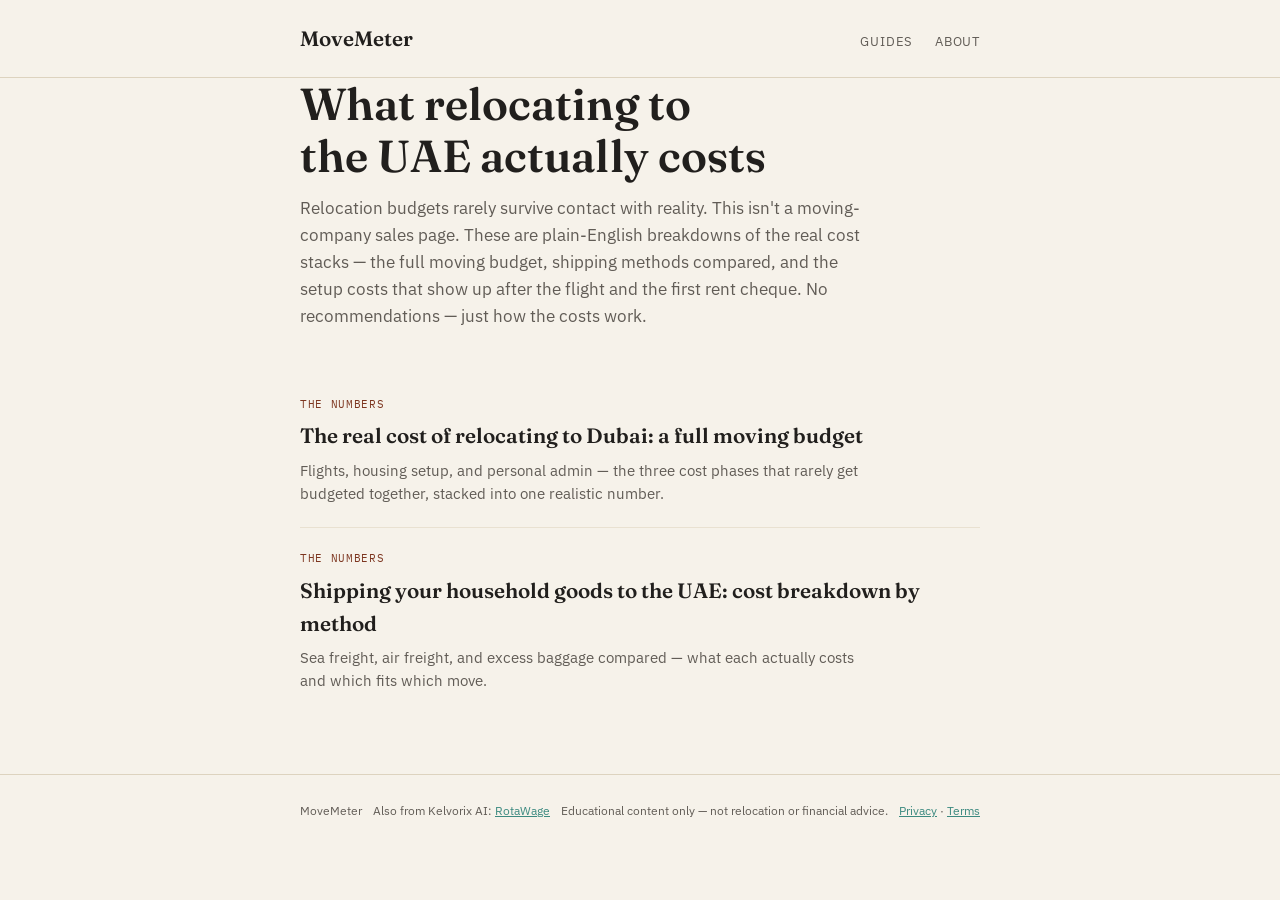
==== index.html @ d9679be1 "Create index.html" ====
<!doctype html>
<html lang="en">
<head>
<script async src="https://pagead2.googlesyndication.com/pagead/js/adsbygoogle.js?client=ca-pub-6051499531677717" crossorigin="anonymous"></script>
<meta charset="utf-8">
<meta name="viewport" content="width=device-width, initial-scale=1">
<title>MoveMeter — what relocating to the UAE actually costs</title>
<meta name="description" content="Plain-English, data-driven breakdowns of what relocating to the UAE actually costs — moving budgets, shipping methods, and the setup costs nobody plans for.">
<link rel="canonical" href="https://kelvorixai.github.io/movemeter/">
<meta property="og:title" content="MoveMeter — what relocating to the UAE actually costs">
<meta property="og:description" content="Plain-English, data-driven breakdowns of UAE relocation and moving costs.">
<meta property="og:type" content="website">
<meta property="og:url" content="https://kelvorixai.github.io/movemeter/">
<link rel="preconnect" href="https://fonts.googleapis.com">
<link rel="preconnect" href="https://fonts.gstatic.com" crossorigin>
<link href="https://fonts.googleapis.com/css2?family=Fraunces:opsz,wght@9..144,500;9..144,600&family=IBM+Plex+Sans:wght@400;500;600&family=IBM+Plex+Mono:wght@400;500&display=swap" rel="stylesheet">
<link rel="stylesheet" href="style.css">
</head>
<body>

<header class="site">
  <div class="wrap">
    <a class="brand" href="index.html">MoveMeter</a>
    <nav class="site">
      <a href="index.html">Guides</a>
      <a href="about.html">About</a>
    </nav>
  </div>
</header>

<main class="wrap">
  <div class="hero">
    <h1>What relocating to the UAE actually costs</h1>
    <p>Relocation budgets rarely survive contact with reality. This isn't a moving-company sales page. These are plain-English breakdowns of the real cost stacks — the full moving budget, shipping methods compared, and the setup costs that show up after the flight and the first rent cheque. No recommendations — just how the costs work.</p>
  </div>

  <div class="post-list">

    <div class="post-card">
      <span class="tag">The Numbers</span>
      <a class="title" href="articles/dubai-relocation-full-moving-budget.html">The real cost of relocating to Dubai: a full moving budget</a>
      <p>Flights, housing setup, and personal admin — the three cost phases that rarely get budgeted together, stacked into one realistic number.</p>
    </div>

    <div class="post-card">
      <span class="tag">The Numbers</span>
      <a class="title" href="articles/shipping-household-goods-uae-cost-by-method.html">Shipping your household goods to the UAE: cost breakdown by method</a>
      <p>Sea freight, air freight, and excess baggage compared — what each actually costs and which fits which move.</p>
    </div>

  </div>
</main>

<footer class="site">
  <div class="wrap">
    <span>MoveMeter</span>
    <span>Also from Kelvorix AI: <a href="https://kelvorixai.github.io/">RotaWage</a></span>
    <span>Educational content only — not relocation or financial advice.</span>
    <span><a href="privacy.html">Privacy</a> · <a href="terms.html">Terms</a></span>
  </div>
</footer>

</body>
</html>
---- style.css ----
:root{
  --ink:#211f1d;
  --ink-soft:#615c56;
  --paper:#f6f2ea;
  --paper-raised:#ece4d5;
  --rust:#a44a2d;
  --rust-strong:#7d3620;
  --teal:#2c6b64;
  --teal-soft:#3c8a80;
  --line:#ddd3bf;
  --line-soft:#e9e1d1;
}
@media (prefers-color-scheme: dark){
  :root{
    --ink:#ece7de;
    --ink-soft:#b0a89b;
    --paper:#181512;
    --paper-raised:#211d18;
    --rust:#e08862;
    --rust-strong:#eca487;
    --teal:#7fc4ba;
    --teal-soft:#6bb0a6;
    --line:#33291f;
    --line-soft:#282017;
  }
}
*{box-sizing:border-box;}
html{ text-size-adjust:100%; }
body{
  margin:0;
  background:var(--paper);
  color:var(--ink);
  font-family:"IBM Plex Sans", ui-sans-serif, system-ui, sans-serif;
  line-height:1.6;
}
a{ color:var(--teal-soft); }
h1,h2,h3{ font-family:"Fraunces", Georgia, serif; font-weight:600; text-wrap:balance; line-height:1.15; }
.wrap{ max-width:720px; margin:0 auto; padding:0 20px; }

header.site{ border-bottom:1px solid var(--line); padding-block:22px; }
header.site .wrap{ display:flex; align-items:baseline; justify-content:space-between; flex-wrap:wrap; gap:10px; }
.brand{ font-family:"Fraunces", serif; font-weight:600; font-size:1.3rem; text-decoration:none; color:var(--ink); }
nav.site a{ font-size:13px; text-transform:uppercase; letter-spacing:.06em; color:var(--ink-soft); text-decoration:none; margin-left:18px; }
nav.site a:hover{ color:var(--teal-soft); }

main{ padding-block:48px; }

.hero h1{ font-size:clamp(2rem,5vw,2.8rem); margin:0 0 14px; }
.hero p{ color:var(--ink-soft); max-width:58ch; font-size:1.05rem; margin:0; }

.post-list{ margin-top:44px; display:flex; flex-direction:column; }
.post-card{ padding-block:22px; border-top:1px solid var(--line-soft); display:flex; flex-direction:column; gap:6px; }
.post-card:first-child{ border-top:none; }
.post-card .tag{ font-family:"IBM Plex Mono", monospace; font-size:11px; text-transform:uppercase; letter-spacing:.06em; color:var(--rust-strong); }
.post-card a.title{ font-family:"Fraunces", serif; font-size:1.3rem; font-weight:600; color:var(--ink); text-decoration:none; }
.post-card a.title:hover{ color:var(--teal-soft); }
.post-card p{ margin:0; color:var(--ink-soft); font-size:14.5px; max-width:62ch; }

article.post header.meta{ margin-bottom:8px; }
article.post .tag{ font-family:"IBM Plex Mono", monospace; font-size:11px; text-transform:uppercase; letter-spacing:.06em; color:var(--rust-strong); }
article.post h1{ font-size:clamp(1.8rem,4.5vw,2.5rem); margin:10px 0 8px; }
article.post .dek{ color:var(--ink-soft); font-size:1.05rem; max-width:60ch; margin:0 0 34px; }
article.post .content{ max-width:68ch; font-size:16px; }
article.post .content h2{ font-size:1.3rem; margin:36px 0 12px; }
article.post .content p{ margin:0 0 18px; }
article.post .content ul,article.post .content ol{ margin:0 0 18px; padding-left:22px; }
article.post .content li{ margin-bottom:8px; }
article.post .content table{ width:100%; border-collapse:collapse; margin:0 0 24px; font-size:14.5px; }
article.post .content th{ text-align:left; font-size:11px; text-transform:uppercase; letter-spacing:.05em; color:var(--ink-soft); font-weight:500; padding:0 12px 8px 0; border-bottom:1px solid var(--line); }
article.post .content td{ padding:10px 12px 10px 0; border-bottom:1px solid var(--line-soft); vertical-align:top; }

.disclaimer{ margin-top:40px; padding:16px 18px; background:var(--paper-raised); border-left:3px solid var(--rust); font-size:13px; color:var(--ink-soft); }

footer.site{ border-top:1px solid var(--line); margin-top:60px; padding-block:26px; }
footer.site .wrap{ display:flex; justify-content:space-between; flex-wrap:wrap; gap:10px; font-size:12px; color:var(--ink-soft); }

@media (max-width:480px){
  nav.site a{ margin-left:12px; }
}
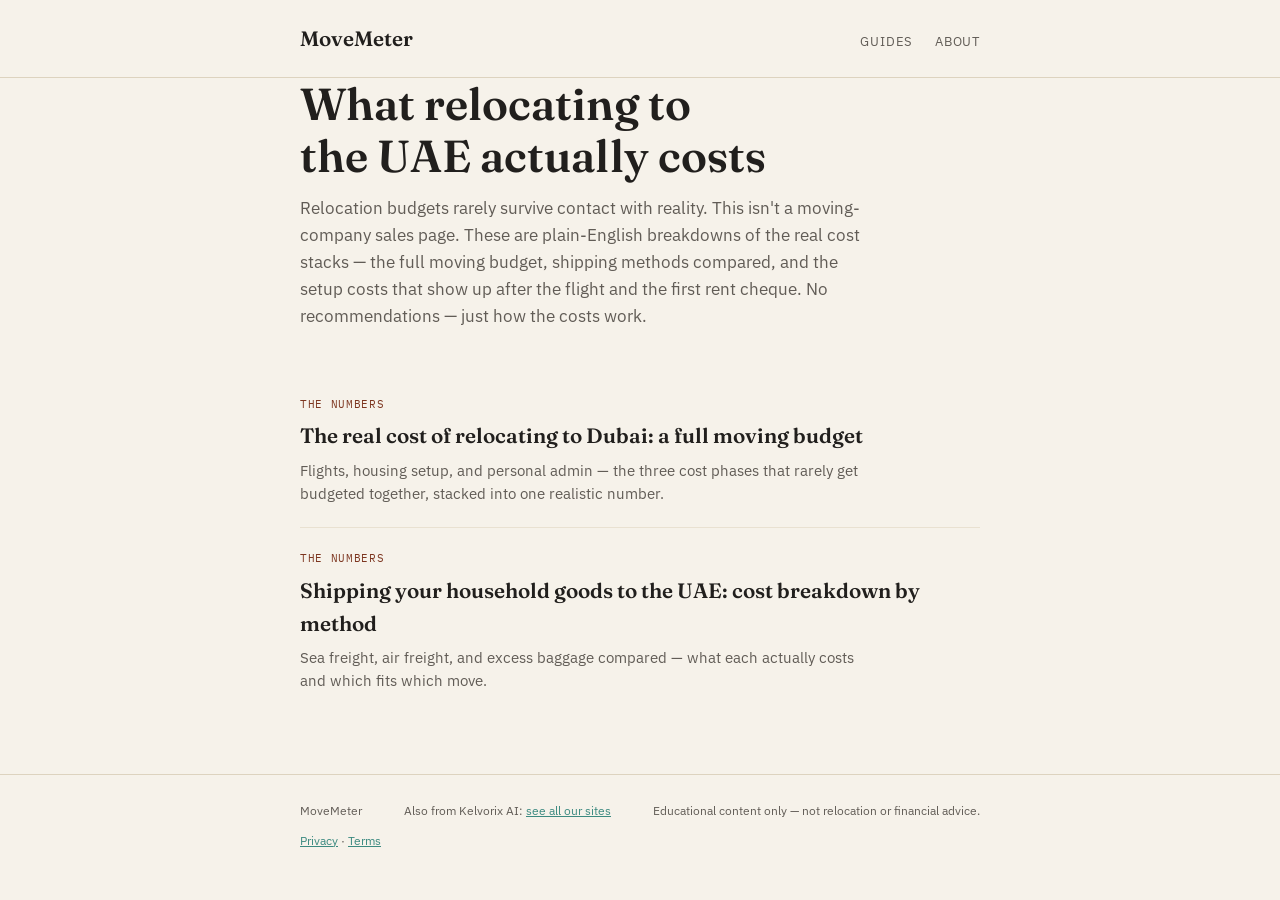
==== commit d3f37e0f: "Update index.html" ====
--- a/index.html
+++ b/index.html
@@ -54,7 +54,7 @@
 <footer class="site">
   <div class="wrap">
     <span>MoveMeter</span>
-    <span>Also from Kelvorix AI: <a href="https://kelvorixai.github.io/">RotaWage</a></span>
+    <span>Also from Kelvorix AI: <a href="https://kelvorixai.github.io/">see all our sites</a></span>
     <span>Educational content only — not relocation or financial advice.</span>
     <span><a href="privacy.html">Privacy</a> · <a href="terms.html">Terms</a></span>
   </div>
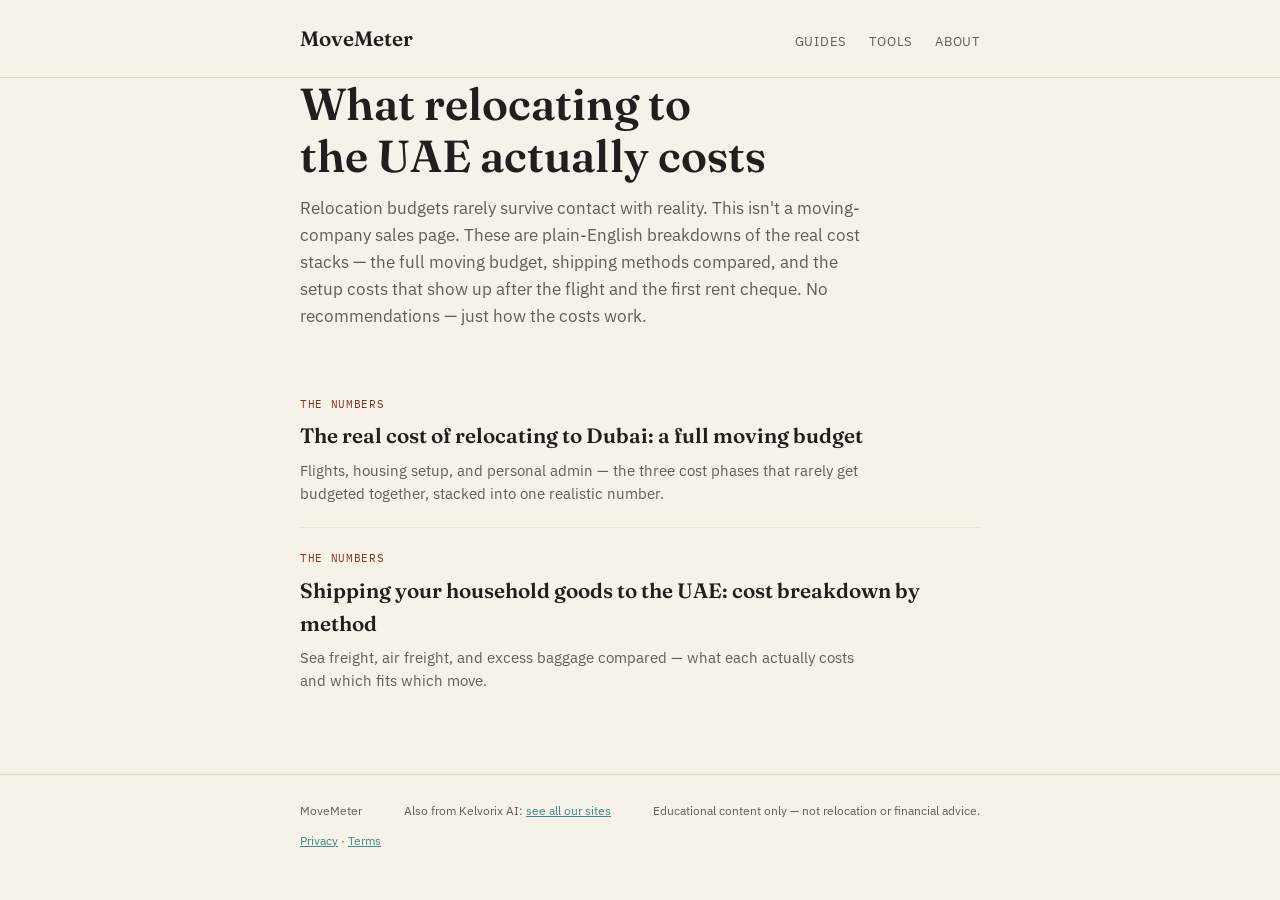
==== commit c27e16b3: "Update index.html" ====
--- a/index.html
+++ b/index.html
@@ -23,6 +23,7 @@
     <a class="brand" href="index.html">MoveMeter</a>
     <nav class="site">
       <a href="index.html">Guides</a>
+      <a href="tools/index.html">Tools</a>
       <a href="about.html">About</a>
     </nav>
   </div>
@@ -62,4 +63,3 @@
 
 </body>
 </html>
-
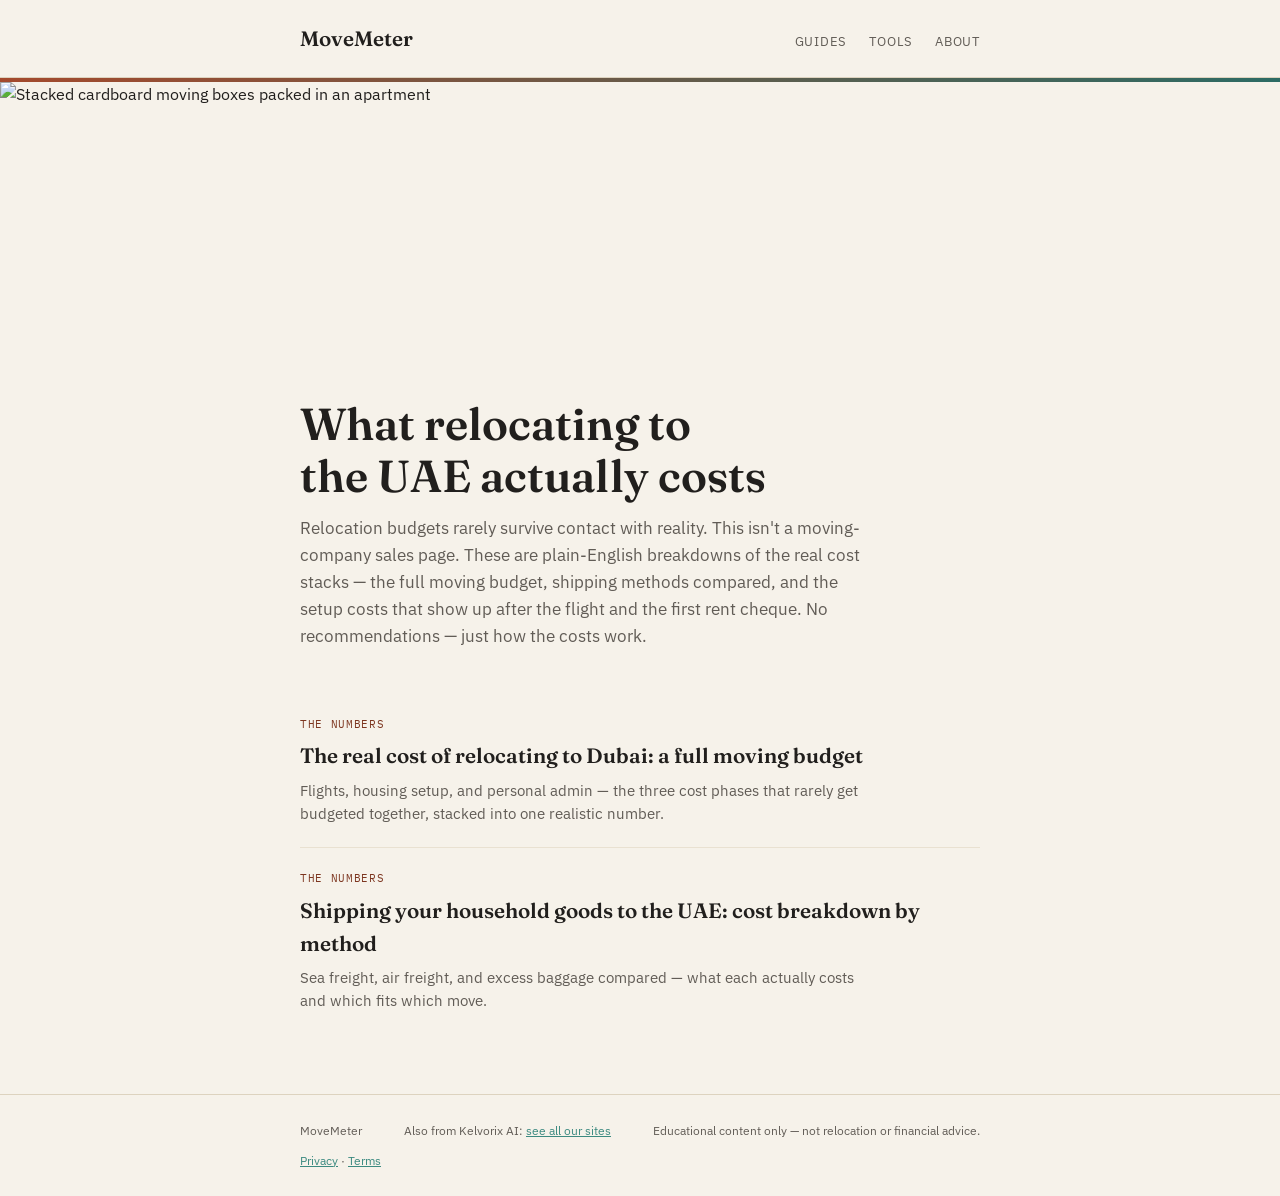
==== commit ddc5467c: "Add hero photo banner to homepage" ====
--- a/index.html
+++ b/index.html
@@ -15,6 +15,33 @@
 <link rel="preconnect" href="https://fonts.gstatic.com" crossorigin>
 <link href="https://fonts.googleapis.com/css2?family=Fraunces:opsz,wght@9..144,500;9..144,600&family=IBM+Plex+Sans:wght@400;500;600&family=IBM+Plex+Mono:wght@400;500&display=swap" rel="stylesheet">
 <link rel="stylesheet" href="style.css">
+<style>
+  .hero-photo{
+    position:relative;
+    width:100vw;
+    margin-left:calc(50% - 50vw);
+    height:320px;
+    overflow:hidden;
+  }
+  .hero-photo-bar{
+    height:4px;
+    background:linear-gradient(90deg, var(--rust), var(--teal));
+  }
+  .hero-photo img{
+    width:100%; height:100%;
+    object-fit:cover;
+    display:block;
+  }
+  .hero-photo::after{
+    content:"";
+    position:absolute; left:0; right:0; bottom:0; height:65%;
+    background:linear-gradient(to bottom, transparent, var(--paper));
+    pointer-events:none;
+  }
+  @media (max-width:600px){
+    .hero-photo{ height:200px; }
+  }
+</style>
 </head>
 <body>
 
@@ -28,6 +55,10 @@
     </nav>
   </div>
 </header>
+<div class="hero-photo">
+  <div class="hero-photo-bar"></div>
+  <img src="https://images.unsplash.com/photo-1772724317350-520faccb15e6?auto=format&fit=crop&w=1600&q=70" alt="Stacked cardboard moving boxes packed in an apartment" loading="eager">
+</div>
 
 <main class="wrap">
   <div class="hero">
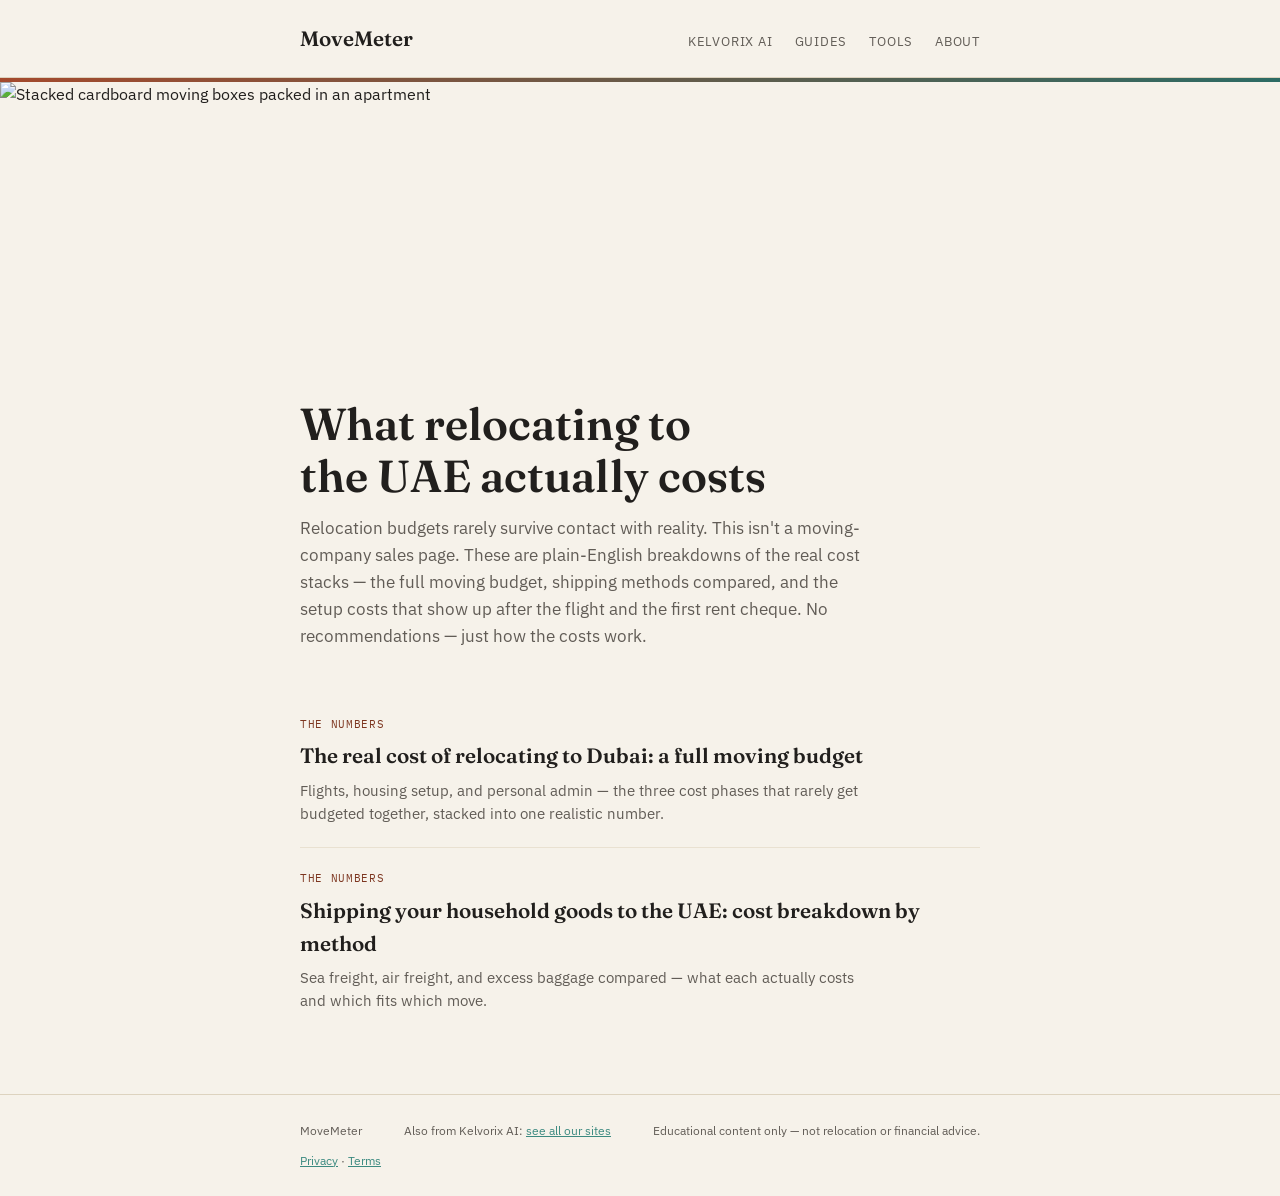
==== commit e2096626: "Add Kelvorix AI nav link back to the hub on every page" ====
--- a/index.html
+++ b/index.html
@@ -49,6 +49,7 @@
   <div class="wrap">
     <a class="brand" href="index.html">MoveMeter</a>
     <nav class="site">
+      <a href="https://kelvorixai.github.io/">Kelvorix AI</a>
       <a href="index.html">Guides</a>
       <a href="tools/index.html">Tools</a>
       <a href="about.html">About</a>
